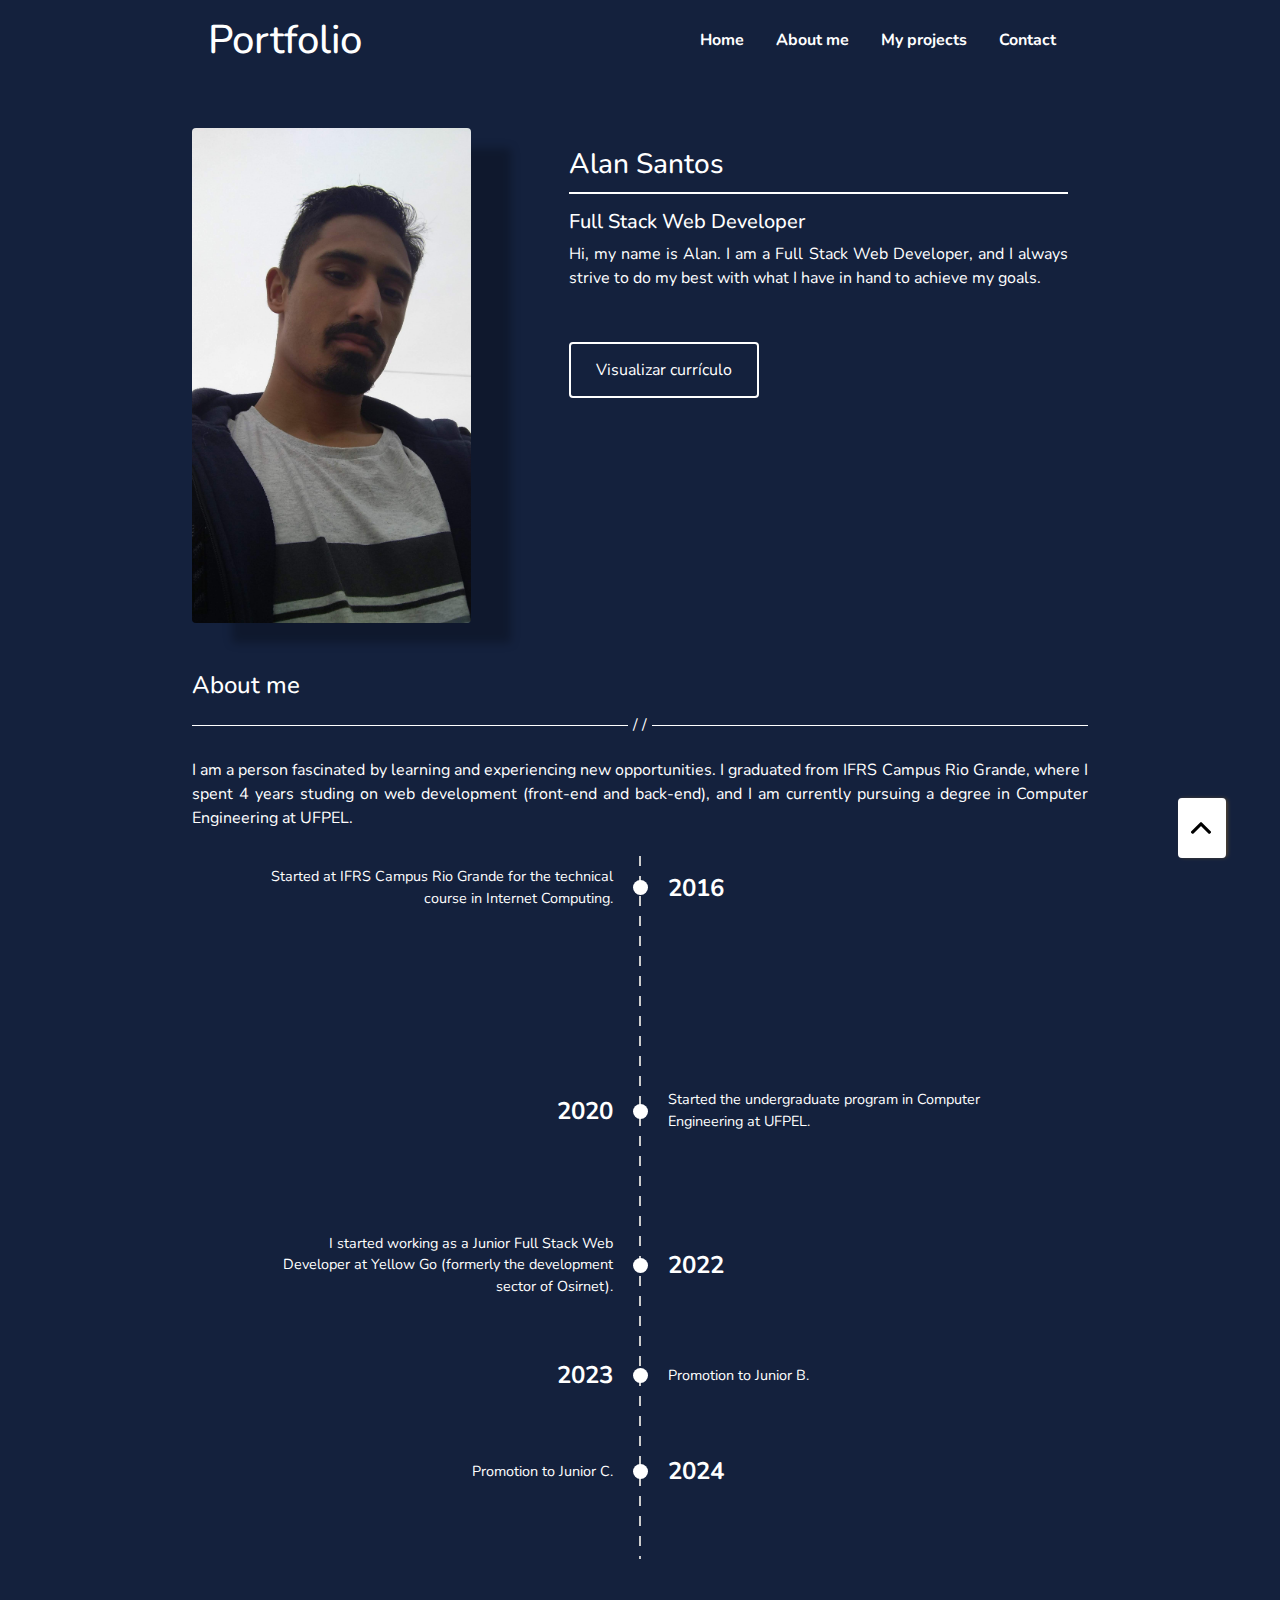
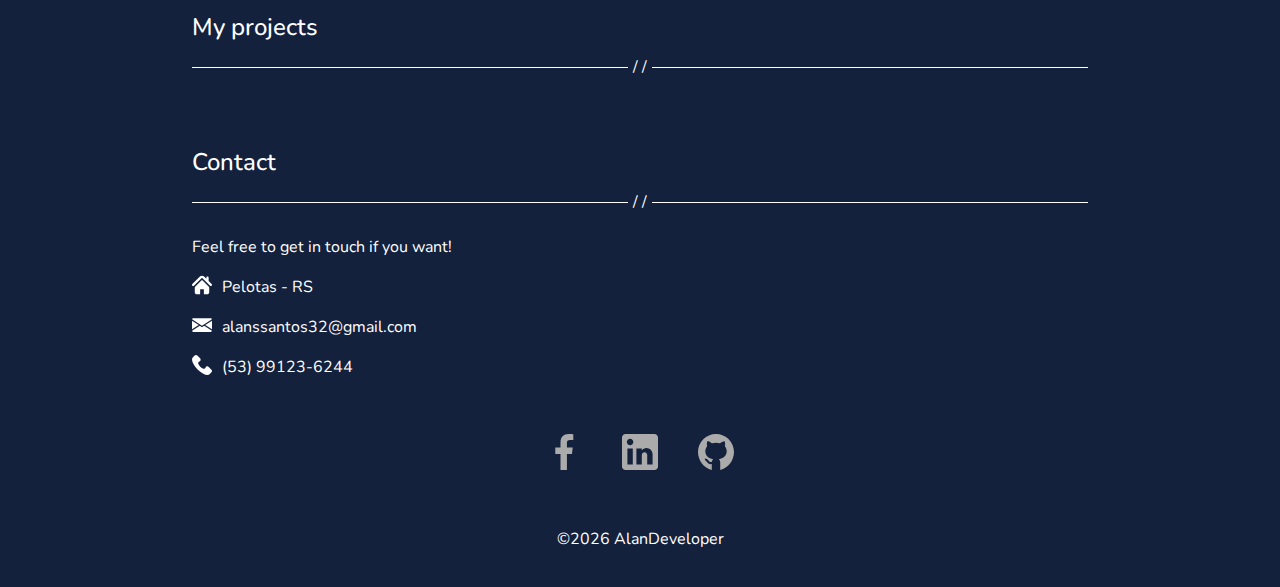
==== index.html @ 8ed2494e "Trocado título" ====
<!DOCTYPE html>
<html lang="en">
<head>
    <meta charset="UTF-8">
    <meta name="viewport" content="width=device-width, initial-scale=1.0">
    <link href="https://fonts.googleapis.com/css2?family=Nunito&display=swap" rel="stylesheet">
    <link rel="stylesheet" href="https://stackpath.bootstrapcdn.com/bootstrap/4.5.2/css/bootstrap.min.css"
    integrity="sha384-JcKb8q3iqJ61gNV9KGb8thSsNjpSL0n8PARn9HuZOnIxN0hoP+VmmDGMN5t9UJ0Z" crossorigin="anonymous">
    <link rel="stylesheet" href="src/css/grid.css">
    <link rel="stylesheet" href="src/css/timeline.css">
    <link rel="stylesheet" href="src/css/style.css">
    <title>Portfolio</title>
</head>
<body>
    <header class="navbar-dark" id="top">
        <nav class="navbar navbar-expand-lg">
            <h1 class="text-white">Portfolio</h1>
            <button class="navbar-toggler" type="button" data-toggle="collapse" data-target="#navbarNavAltMarkup"
                aria-controls="navbarNavAltMarkup" aria-expanded="false" aria-label="Toggle navigation">
                <span class="navbar-toggler-icon"></span>
            </button>
            <div class="collapse navbar-collapse" id="navbarNavAltMarkup">
                <div class="navbar-nav link">
                    <a class="nav-link p-3 active" href="#">Home<span class="sr-only">(current)</span></a>
                    <a class="nav-link p-3" href="#about">About me</a>
                    <a class="nav-link p-3" href="#projects">My projects</a>
                    <a class="nav-link p-3" href="#contact">Contact</a>
                </div>
            </div>
        </nav>
    </header>
    <main>
        <div class="mt-md-5">
            <div class="row">
                <div class="col-md-4">
                    <img src="src/assets/img/image.jpeg" class="img-thumbnail" alt="image">
                </div>
                <div class="col-md-8 text-color">
                    <div class="card-body ml-md-5">
                        <h3 class="card-title title-name">Alan Santos</h3>
                        <div class="mt-3 mb-5 text-justify">
                            <p class="card-text h5">Full Stack Web Developer</p>
                            <p class="text-justify">Hi, my name is Alan. I am a Full Stack Web Developer, and I always strive to do my best with what I have in hand to
                            achieve my goals.</p>
                        </div>
                        <a class="btn-cv" href="https://docs.google.com/document/d/1q930R49fTJMTGb8nHgfUM6hyycuvYZ0aMcg-wfXz6yY/edit?usp=sharing" target="_blank">Visualizar currículo</a>
                    </div>
                </div>
            </div>
        </div>
        <div class="text-white mt-5 text-justify" id="about">
            <h4>About me</h4>
            <div class="line">
                <hr><p>/ /</p><hr>
            </div>
            <p class="mt-3">I am a person fascinated by learning and experiencing new opportunities. I graduated from IFRS Campus Rio Grande, where
            I spent 4 years studing on web development (front-end and back-end), and I am currently pursuing a degree in Computer
            Engineering at UFPEL.</p>
            <div class="timeline">
                <div class="timeline-line"></div>
            
                <div class="event" style="margin-bottom: 160px;">
                    <div class="event-left">
                        <p class="text">Started at IFRS Campus Rio Grande for the technical course in Internet Computing.</p>
                    </div>
                    <div class="point"></div>
                    <div class="event-right">
                        <p class="year">2016</p>
                    </div>
                </div>
                
                <div class="event" style="margin-bottom: 80px;">
                    <div class="event-left">
                        <p class="year">2020</p>
                    </div>
                    <div class="point"></div>
                    <div class="event-right">
                        <p class="text">Started the undergraduate program in Computer Engineering at UFPEL.</p>
                    </div>
                </div>
                
                <div class="event">
                    <div class="event-left">
                        <p class="text">I started working as a Junior Full Stack Web Developer at Yellow Go (formerly the development sector of Osirnet).</p>
                    </div>
                    <div class="point"></div>
                    <div class="event-right">
                        <p class="year">2022</p>
                    </div>
                </div>
                
                <div class="event">
                    <div class="event-left">
                        <p class="year">2023</p>
                    </div>
                    <div class="point"></div>
                    <div class="event-right">
                        <p class="text">Promotion to Junior B.</p>
                    </div>
                </div>
                
                <div class="event">
                    <div class="event-left">
                        <p class="text">Promotion to Junior C.</p>
                    </div>
                    <div class="point"></div>
                    <div class="event-right">
                        <p class="year">2024</p>
                    </div>
                </div>
            </div>
        </div>
        <div class="skills mt-3"></div>
        <div class="text-color" id="projects">
            <div class="mt-5">
                <h4>My projects</h4>
                <div class="line">
                    <hr><p>/ /</p><hr>
                </div>
            </div>
            <div class="row row-cols-1 row-cols-sm-2 row-cols-lg-3 row-cols-xl-4 mt-3" id="cards"></div>
        </div>
        <div class="modal fade" id="exampleModal" tabindex="-1" aria-labelledby="exampleModalLabel" aria-hidden="true">
            <div class="modal-dialog">
                <div class="modal-content text-white">
                    <div class="modal-header">
                        <button type="button" class="close" data-dismiss="modal" aria-label="Close">
                            <span aria-hidden="true">&times;</span>
                        </button>
                    </div>
                    <div class="modal-body">
                        <div id="carouselExampleControls" class="carousel slide" data-ride="carousel">
                            <div class="carousel-inner"></div>
                            <a class="carousel-control-prev" href="#carouselExampleControls" role="button" data-slide="prev">
                                <span class="carousel-control-prev-icon" aria-hidden="true"></span>
                                <span class="sr-only">Previous</span>
                            </a>
                            <a class="carousel-control-next" href="#carouselExampleControls" role="button" data-slide="next">
                                <span class="carousel-control-next-icon" aria-hidden="true"></span>
                                <span class="sr-only">Next</span>
                            </a>
                        </div>
                    </div>
                    <div class="modal-footer p-4"></div>
                </div>
            </div>
            <hr>
        </div>
        <div class="text-color" id="contact">
            <div class="mt-5">
                <h4>Contact</h4>
                <div class="line">
                    <hr><p>/ /</p><hr>
                </div>
            </div>
            <div class="mt-3">
                <p>Feel free to get in touch if you want!</p>
                <p class="card-text"><i class="icon-default icon-home"></i>Pelotas - RS</p>
                <p class="card-text"><i class="icon-default icon-email"></i>alanssantos32@gmail.com</p>
                <p class="card-text"><i class="icon-default icon-phone"></i>(53) 99123-6244</p>
                <div class="icons mt-4">
                    <a href="https://www.facebook.com/alan.ssantos.32/" target="_blank"><i class="icon-facebook"></i></a>
                    <a href="https://www.linkedin.com/in/alan-santos-20659a190" target="_blank"><i class="icon-linkedin"></i></a>
                    <a href="https://github.com/AlanDeveloper" target="_blank"><i class="icon-github"></i></a>
                </div>
            </div>
        </div>
        <div class="link">
            <button class="button-fixed p-1"><a class="nav-link" href="#top"><i class="icon-arrow"></i></a></button>
        </div>
    </main>

    <footer>
        <p>©2021 AlanDeveloper</p>
    </footer>

    <script src="https://code.jquery.com/jquery-3.5.1.slim.min.js"
        integrity="sha384-DfXdz2htPH0lsSSs5nCTpuj/zy4C+OGpamoFVy38MVBnE+IbbVYUew+OrCXaRkfj"
        crossorigin="anonymous"></script>
    <script src="https://cdn.jsdelivr.net/npm/popper.js@1.16.1/dist/umd/popper.min.js"
        integrity="sha384-9/reFTGAW83EW2RDu2S0VKaIzap3H66lZH81PoYlFhbGU+6BZp6G7niu735Sk7lN"
        crossorigin="anonymous"></script>
    <script src="https://stackpath.bootstrapcdn.com/bootstrap/4.5.2/js/bootstrap.min.js"
        integrity="sha384-B4gt1jrGC7Jh4AgTPSdUtOBvfO8shuf57BaghqFfPlYxofvL8/KUEfYiJOMMV+rV"
        crossorigin="anonymous"></script>
    <script src="https://ajax.googleapis.com/ajax/libs/jquery/2.1.0/jquery.min.js"></script>
    <script src="src/js/layout-mobile.js"></script>
    <script src="src/js/database.js"></script>
    <script src="src/js/navbar-transition.js"></script>
    <script src="src/js/app.js"></script>
</body>
</html>
---- src/css/grid.css ----
body {
    display: grid;
    min-height: 100vh;
    grid-template-columns: 1fr;
    grid-template-rows: auto 1fr 80px;
    grid-template-areas: 'header' 'main' 'footer';
    background-color: #14213d !important;
}

header {
    grid-area: 'header';
}

main {
    grid-area: 'main';
}

footer {
    grid-area: 'footer';
}
---- src/css/timeline.css ----
.timeline {
    position: relative;
    width: 100%;
    max-width: 800px;
    margin: auto;
    padding: 10px;
}

.timeline-line {
    position: absolute;
    left: 50%;
    height: 100%;
    width: 2px;
    background-color: #ccc;
    background: repeating-linear-gradient(to bottom,
            #ccc,
            #ccc 10px,
            transparent 10px,
            transparent 20px);
    transform: translateX(-50%);
}

.event {
    margin-bottom: 40px;
    padding: 10px;
    color: var(--color-secondary);
    display: grid;
    grid-template-columns: 1fr 15px 1fr;
    align-items: center;
}

.point {
    width: 15px;
    height: 15px;
    background-color: white;
    border-radius: 50%;
    z-index: 5;
}

.event-left {
    left: 0;
    text-align: right;
}

.event-left p {
    margin: 0px;
    padding-right: 20px;
}

.event-right {
    left: 50%;
    text-align: left;
    padding-left: 20px;
}

.event-right p {
    margin: 0px;
}

.text {
    font-size: .9rem;
}

.year {
    font-weight: bold;
    font-size: 1.5rem;
}
---- src/css/style.css ----
/* ROOT */

:root {
    --color-primary: #14213d;
    --color-secondary: #fff;
    --color-text: #fff;

    --border-radius: .25rem;
}

* {
    margin: 0px;
    padding: 0px;
    box-sizing: border-box;
    font-family: 'Nunito';
}

.tools {
    background-color: var(--color-secondary);
    border-radius: var(--border-radius);
    padding: 15px;
    margin-bottom: 5px;
}

.first {
    margin-left: 0px !important;
}

.text-color {
    color: var(--color-text);
}

div.line {
    display: flex;
    align-items: center;
}

div.line p {
    margin: 0px;
    color: var(--color-text);
    padding: 5px;
}

div.line hr {
    flex: 1;
    border-top: 1px solid var(--color-text);
}

.button-fixed {
    position: fixed;
    bottom: 0;
    right: 0;
    background-color: var(--color-secondary);
    transform: rotate(-90deg);
    border: 0;
    border-radius: var(--border-radius);
    margin: 3rem;
    box-shadow: rgba(252, 163, 17, 0.35) 0px 2px 4px -1px;
}

.button-fixed:focus {
    outline: none;
    border: none;
}

/* ------------------------------------------ */
/* NAVBAR */

nav.navbar {
    margin: auto;
    width: 70%;
    min-height: 80px;
}

nav.navbar a.nav-link {
    color: var(--color-secondary) !important;
    font-weight: bold;
}

nav h1 {
    margin: 0;
}

.navbar-collapse {
    justify-content: flex-end;
}

.navbar h4 {
    margin: 0px;
}

/* ------------------------------------------ */
/* MAIN */

main {
    width: 70%;
    margin: auto;
}

img.img-thumbnail {
    max-height: 500px;
    border: 0;
    padding: 0;
    filter: drop-shadow(40px 20px 4px rgba(0, 0, 0, 0.25));
    border-radius: var(--border-radius);
}

.btn-cv {
    transition: .7s all;
    border-radius: var(--border-radius);
    padding: 15px 25px;
    position: relative;
    top: 20px;
    color: var(--color-secondary);
    border: 2px solid var(--color-secondary);
    background-color: var(--color-primary);
}

.btn-cv:active, .btn-cv:hover {
    text-decoration: none;
    color: #fff;
}

button.navbar-toggler {
    border: 0;
    padding: 0;
}

button.navbar-toggler:focus {
    outline: none;
}

div.card img {
    height: 200px;
    position: relative;
    border-radius: var(--border-radius); 
}

h3.title-name {
    border-bottom: 2px solid #fff;
    padding-bottom: 10px;
}

div.card:hover .cover {
    opacity: 1;
}

div.card .cover {
    transition: .7s ease;
    cursor: pointer;
    background-color: var(--color-secondary);
    opacity: 0;
    width: 100%;
    height: 100%;
    border-radius: var(--border-radius);
    position: absolute;
}

div.card .cover .text {
    font-weight: bold;
    color: var(--color-text);
    font-size: 20px;
    position: absolute;
    top: 50%;
    left: 50%;
    -webkit-transform: translate(-50%, -50%);
    -ms-transform: translate(-50%, -50%);
    transform: translate(-50%, -50%);
    text-align: center;
}

div ul {
    list-style-type: square;
}

div ul li {
    padding: 10px;
}

div.skills {
    display: grid;
    grid-template-columns: repeat(auto-fill, minmax(200px, 1fr));
    grid-gap: 10px; 
}

div.skills div {
    padding: 10px 20px;
    border-radius: var(--border-radius);
    border: 2px solid #fff;
}

div.skills img {
    width: 40px;
    height: 40px;
    margin-right: 30px;
}

/* ------------------------------------------ */
/* MODAL */

div.modal {
    padding-left: 15px;
    padding-right: 15px !important;
}

div.modal div.modal-content {
    background-color: var(--color-primary);
}

div.modal .modal-header {
    padding: 10px;
}

div.modal .modal-header .close {
    font-size: 2rem;
    color: #fff;
    opacity: .7;
    outline: none;
}

div.modal .modal-body {
    padding: 0;
}
div.modal .modal-body .carousel img {
    min-height: 30vh;
}

div.modal-dialog {
    max-width: 1200px;
}

div.modal-footer {
    justify-content: inherit;
}

div.modal-footer .descrip {
    width: 100%;
    text-align: justify;
    margin: 15px 0px;
}
div.modal-footer .descrip p {
    margin-bottom: 5px;
}

span.carousel-control-next-icon, span.carousel-control-prev-icon {
    background-color: var(--color-primary);
    height: 40px;
}
/* ------------------------------------------ */
/* ICONS */

div.icons {
    display: flex;
    justify-content: center;
}

div.icons a {
    color: var(--color-secondary);
    margin: 40px 20px;
}

div .icon-default {
    margin-right: 10px;
    filter: invert(1);
    padding: 1px 10px;
}

div .icon-home {
    background: url(../assets/icons/home.svg);
    background-repeat: no-repeat;
    background-size: 100%;
}

div .icon-email {
    background: url(../assets/icons/email.svg);
    background-repeat: no-repeat;
    background-size: 100%;
}

div .icon-phone {
    background: url(../assets/icons/phone.svg);
    background-repeat: no-repeat;
    background-size: 100%;
}

div .icon-facebook {
    background: url(../assets/icons/facebook.svg);
    background-repeat: no-repeat;
    background-size: 100%;
    padding: 10px 18px;
    filter: grayscale(1);
}

div .icon-linkedin {
    background: url(../assets/icons/linkedin.svg);
    background-repeat: no-repeat;
    background-size: 100%;
    padding: 10px 18px;
    filter: grayscale(1);
}

div .icon-github {
    background: url(../assets/icons/github.svg);
    background-repeat: no-repeat;
    background-size: 100%;
    padding: 10px 18px;
    filter: grayscale(1);
}

div .icon-link {
    background: url(../assets/icons/link.svg);
    background-repeat: no-repeat;
    background-size: 100%;
    padding: 10px 18px;
}

.icon-arrow {
    background: url(../assets/icons/arrow.svg);
    background-repeat: no-repeat;
    background-size: 100%;
    padding: 10px;
    position: relative;
    bottom: -10px;
    filter: invert(1);
}

/* ------------------------------------------ */
/* FOOTER */

footer {
    display: flex !important;
    align-items: center;
    justify-content: center;
    color: var(--color-text);
    font-size: 1rem;
}

/* ------------------------------------------ */

@media (max-width: 990px) {
    nav.navbar, main {
        width: 80%;
    }
}

@media (max-width: 770px) {
    nav.navbar, main {
        width: 85%;
    }

    img.img-thumbnail {
        display: none;
    }
    
    .col-md-3 {
        display: flex;
        align-items: center;
        justify-content: center;
    }
    
    .no-gutters {
        margin: auto;
    }

    .card-body, nav.navbar.navbar-expand-lg {
        padding: 1.25rem 0 !important;
    }

    .btn-cv {
        display: block;
        text-align: center;
        top: 0px;
    }

    h3.title-name {
        text-align: center;
        border-bottom: none;
        padding-bottom: 0px;
    }

    div.card-body p.card-text {
        display: none;
    }

    .button-fixed {
        margin: 1rem;
    }
}
@media (max-width: 500px) {
    .tools {
        flex-grow: 1;
        text-align: center;
    }

    div.skills > div > div{
        border: none;
    }    
}
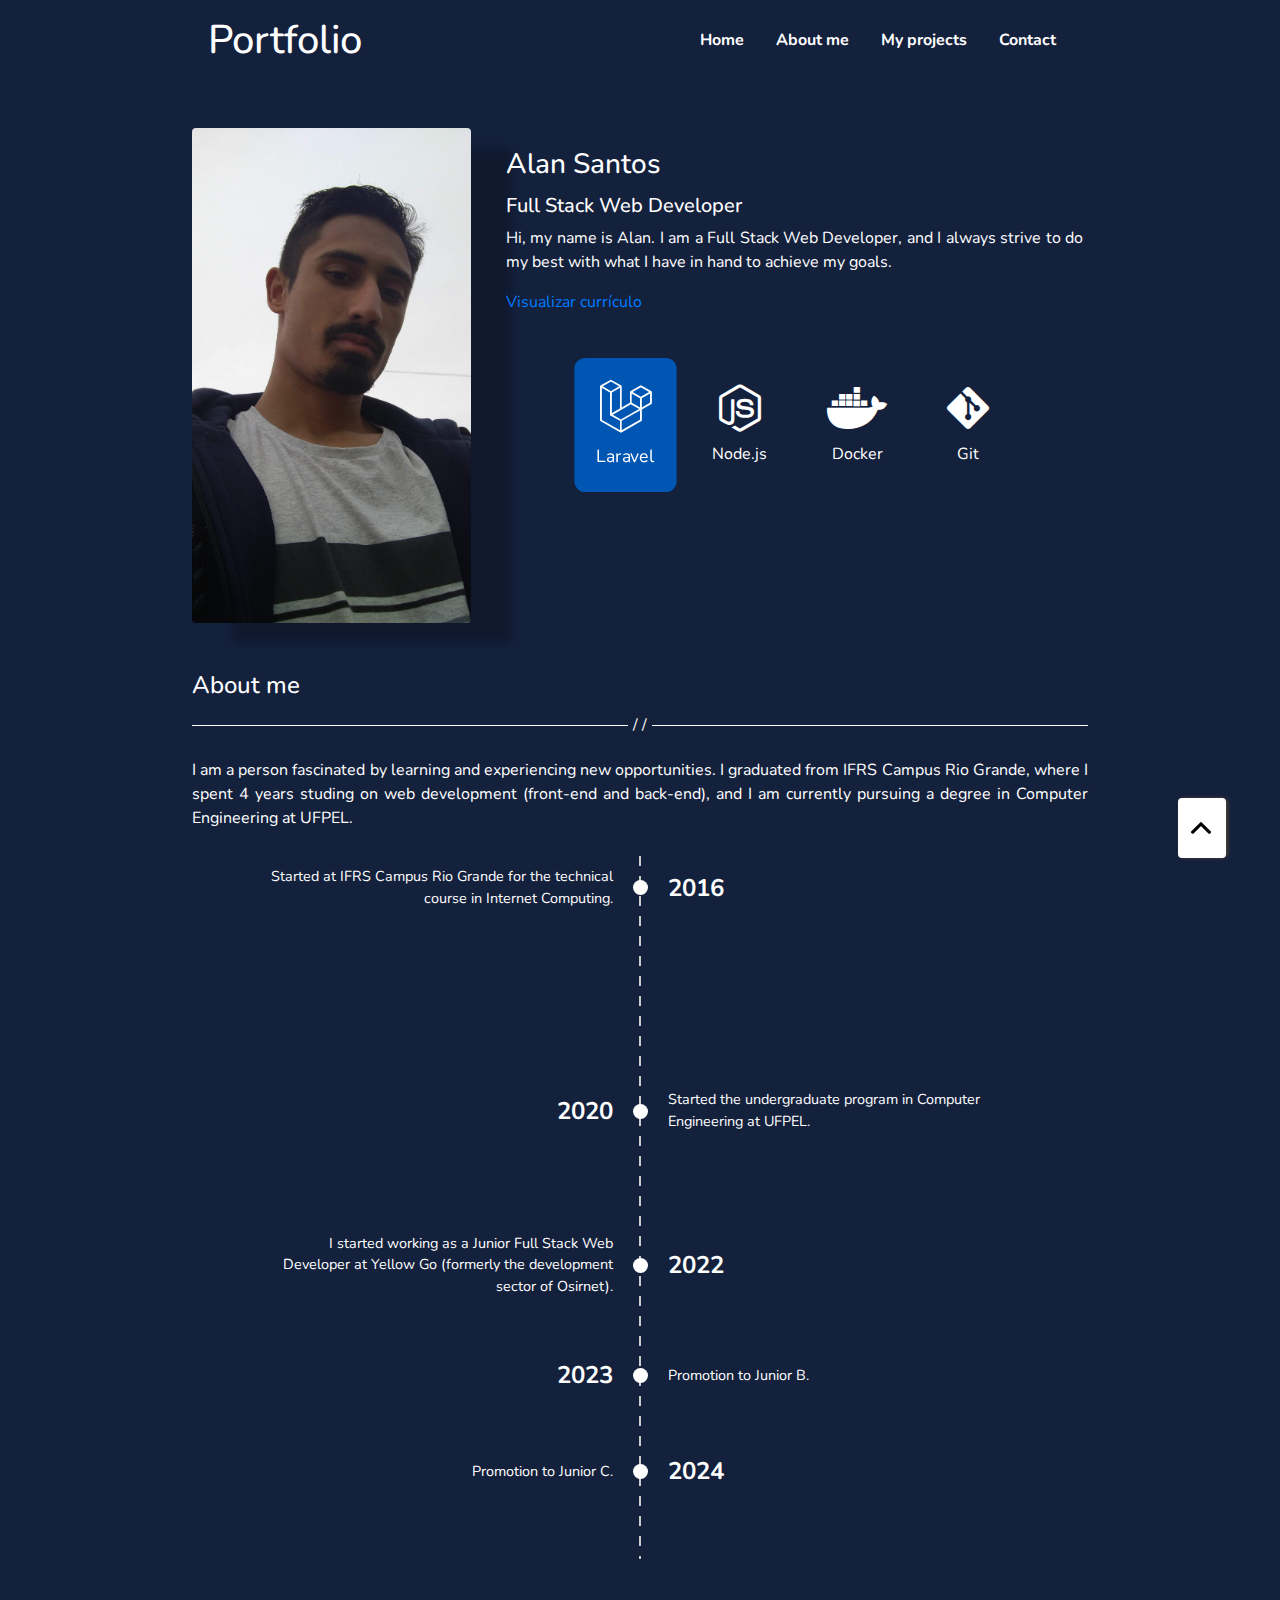
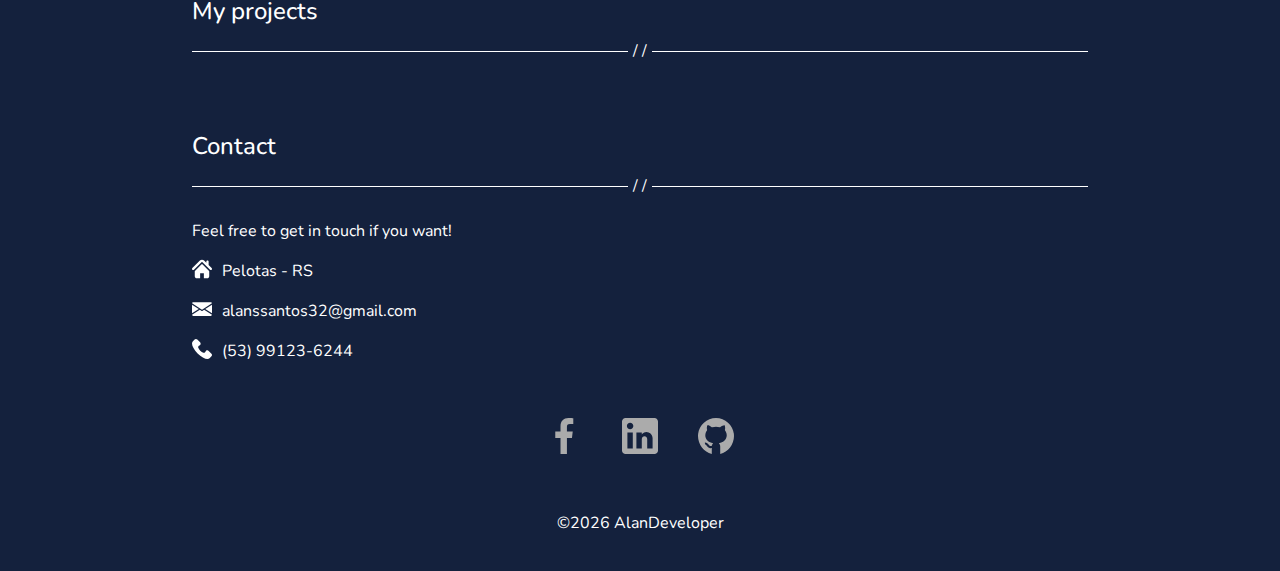
==== commit 88cab88b: "Criado um novo modelo para mostrar as tecnologias" ====
--- a/index.html
+++ b/index.html
@@ -6,6 +6,7 @@
     <link href="https://fonts.googleapis.com/css2?family=Nunito&display=swap" rel="stylesheet">
     <link rel="stylesheet" href="https://stackpath.bootstrapcdn.com/bootstrap/4.5.2/css/bootstrap.min.css"
     integrity="sha384-JcKb8q3iqJ61gNV9KGb8thSsNjpSL0n8PARn9HuZOnIxN0hoP+VmmDGMN5t9UJ0Z" crossorigin="anonymous">
+    <link rel="stylesheet" href="https://cdnjs.cloudflare.com/ajax/libs/font-awesome/6.0.0-beta3/css/all.min.css">
     <link rel="stylesheet" href="src/css/grid.css">
     <link rel="stylesheet" href="src/css/timeline.css">
     <link rel="stylesheet" href="src/css/style.css">
@@ -36,14 +37,40 @@
                     <img src="src/assets/img/image.jpeg" class="img-thumbnail" alt="image">
                 </div>
                 <div class="col-md-8 text-color">
-                    <div class="card-body ml-md-5">
-                        <h3 class="card-title title-name">Alan Santos</h3>
-                        <div class="mt-3 mb-5 text-justify">
-                            <p class="card-text h5">Full Stack Web Developer</p>
-                            <p class="text-justify">Hi, my name is Alan. I am a Full Stack Web Developer, and I always strive to do my best with what I have in hand to
-                            achieve my goals.</p>
+                    <div class="row">
+                        <div class="card-body col-md-12">
+                            <h3 class="card-title">Alan Santos</h3>
+                            <div>
+                                <h5 class="card-text">Full Stack Web Developer</h5>
+                                <p class="text-justify">Hi, my name is Alan. I am a Full Stack Web Developer, and I always strive to do my best with what I have in hand to
+                                achieve my goals.</p>
+                            </div>
+                            <a href="https://docs.google.com/document/d/1q930R49fTJMTGb8nHgfUM6hyycuvYZ0aMcg-wfXz6yY/edit?usp=sharing" target="_blank">Visualizar currículo</a>
                         </div>
-                        <a class="btn-cv" href="https://docs.google.com/document/d/1q930R49fTJMTGb8nHgfUM6hyycuvYZ0aMcg-wfXz6yY/edit?usp=sharing" target="_blank">Visualizar currículo</a>
+                        <div class="card-body col-md-12 technologies">
+                            <ul>
+                                <li>
+                                    <a href="https://laravel.com/" target="_blank">
+                                        <i class="fab fa-laravel fa-3x"></i> Laravel
+                                    </a>
+                                </li>
+                                <li>
+                                    <a href="https://nodejs.org/en" target="_blank">
+                                        <i class="fab fa-node-js fa-3x"></i> Node.js
+                                    </a>
+                                </li>
+                                <li>
+                                    <a href="https://www.docker.com/" target="_blank">
+                                        <i class="fab fa-docker fa-3x"></i> Docker
+                                    </a>
+                                </li>
+                                <li>
+                                    <a href="https://git-scm.com/" target="_blank">
+                                        <i class="fab fa-git-alt fa-3x"></i> Git
+                                    </a>
+                                </li>
+                            </ul>
+                        </div>
                     </div>
                 </div>
             </div>
@@ -110,7 +137,6 @@
                 </div>
             </div>
         </div>
-        <div class="skills mt-3"></div>
         <div class="text-color" id="projects">
             <div class="mt-5">
                 <h4>My projects</h4>
@@ -188,5 +214,6 @@
     <script src="src/js/database.js"></script>
     <script src="src/js/navbar-transition.js"></script>
     <script src="src/js/app.js"></script>
+    <script src="src/js/technologies.js"></script>
 </body>
 </html>
--- a/src/css/style.css
+++ b/src/css/style.css
@@ -105,22 +105,6 @@
     border-radius: var(--border-radius);
 }
 
-.btn-cv {
-    transition: .7s all;
-    border-radius: var(--border-radius);
-    padding: 15px 25px;
-    position: relative;
-    top: 20px;
-    color: var(--color-secondary);
-    border: 2px solid var(--color-secondary);
-    background-color: var(--color-primary);
-}
-
-.btn-cv:active, .btn-cv:hover {
-    text-decoration: none;
-    color: #fff;
-}
-
 button.navbar-toggler {
     border: 0;
     padding: 0;
@@ -134,11 +118,6 @@
     height: 200px;
     position: relative;
     border-radius: var(--border-radius); 
-}
-
-h3.title-name {
-    border-bottom: 2px solid #fff;
-    padding-bottom: 10px;
 }
 
 div.card:hover .cover {
@@ -177,22 +156,44 @@
     padding: 10px;
 }
 
-div.skills {
-    display: grid;
-    grid-template-columns: repeat(auto-fill, minmax(200px, 1fr));
-    grid-gap: 10px; 
-}
-
-div.skills div {
-    padding: 10px 20px;
-    border-radius: var(--border-radius);
-    border: 2px solid #fff;
-}
-
-div.skills img {
-    width: 40px;
-    height: 40px;
-    margin-right: 30px;
+.technologies h1 {
+    color: #333;
+}
+
+.technologies ul {
+    list-style: none;
+    padding: 0;
+    display: flex;
+    align-items: center;
+    justify-content: center;
+    gap: 20px;
+}
+
+.technologies li {
+    padding: 0px;
+}
+
+.technologies li a {
+    display: flex;
+    flex-direction: column;
+    align-items: center;
+    color: white;
+    margin: 10px 0;
+    padding: 20px;
+    cursor: pointer;
+    transition: transform 0.5s, color 0.5s;
+    border-radius: 10px;
+    text-decoration: none;
+}
+
+.technologies li a:hover, .hovered {
+    background: #0056b3;
+    transform: scale(1.1);
+}
+
+.technologies i {
+    margin: 0px;
+    margin-bottom: 10px;
 }
 
 /* ------------------------------------------ */
@@ -366,12 +367,6 @@
         padding: 1.25rem 0 !important;
     }
 
-    .btn-cv {
-        display: block;
-        text-align: center;
-        top: 0px;
-    }
-
     h3.title-name {
         text-align: center;
         border-bottom: none;
@@ -391,8 +386,4 @@
         flex-grow: 1;
         text-align: center;
     }
-
-    div.skills > div > div{
-        border: none;
-    }    
-}
+}
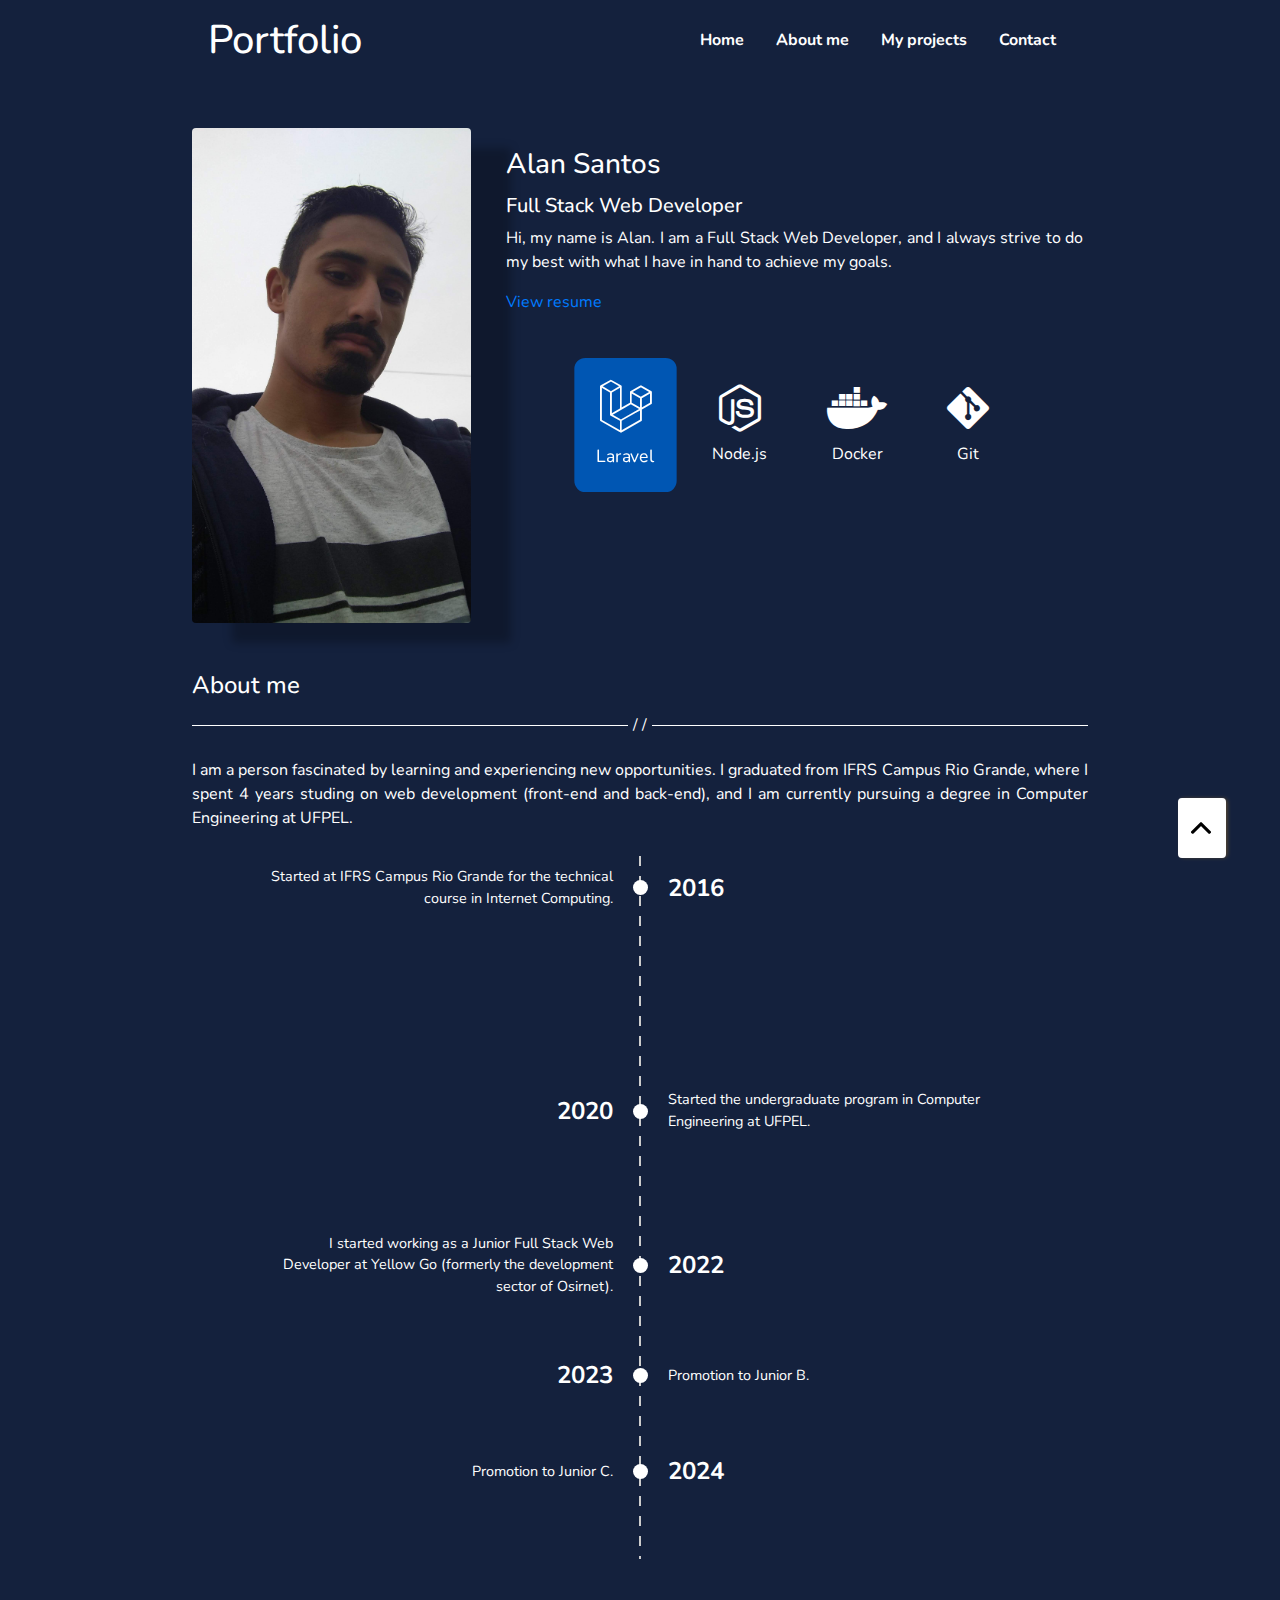
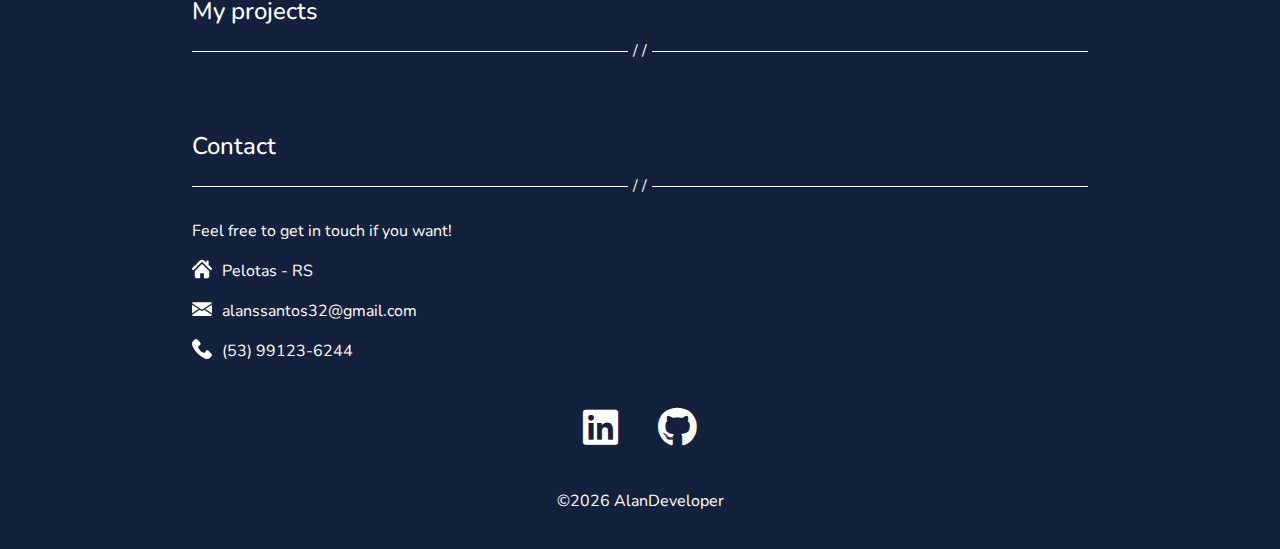
==== commit e8b0855d: "Removido icones que foram postos na mão" ====
--- a/index.html
+++ b/index.html
@@ -45,7 +45,7 @@
                                 <p class="text-justify">Hi, my name is Alan. I am a Full Stack Web Developer, and I always strive to do my best with what I have in hand to
                                 achieve my goals.</p>
                             </div>
-                            <a href="https://docs.google.com/document/d/1q930R49fTJMTGb8nHgfUM6hyycuvYZ0aMcg-wfXz6yY/edit?usp=sharing" target="_blank">Visualizar currículo</a>
+                            <a href="https://docs.google.com/document/d/1q930R49fTJMTGb8nHgfUM6hyycuvYZ0aMcg-wfXz6yY/edit?usp=sharing" target="_blank">View resume</a>
                         </div>
                         <div class="card-body col-md-12 technologies">
                             <ul>
@@ -181,13 +181,18 @@
             </div>
             <div class="mt-3">
                 <p>Feel free to get in touch if you want!</p>
+                <p class="card-text">
+                </p>
                 <p class="card-text"><i class="icon-default icon-home"></i>Pelotas - RS</p>
                 <p class="card-text"><i class="icon-default icon-email"></i>alanssantos32@gmail.com</p>
                 <p class="card-text"><i class="icon-default icon-phone"></i>(53) 99123-6244</p>
                 <div class="icons mt-4">
-                    <a href="https://www.facebook.com/alan.ssantos.32/" target="_blank"><i class="icon-facebook"></i></a>
-                    <a href="https://www.linkedin.com/in/alan-santos-20659a190" target="_blank"><i class="icon-linkedin"></i></a>
-                    <a href="https://github.com/AlanDeveloper" target="_blank"><i class="icon-github"></i></a>
+                    <a href="https://www.linkedin.com/in/alan-santos-20659a190" target="_blank">
+                        <i class="fab fa-linkedin fa-3x"></i>
+                    </a>
+                    <a href="https://github.com/AlanDeveloper" target="_blank">
+                        <i class="fab fa-github fa-3x"></i>
+                    </a>
                 </div>
             </div>
         </div>
--- a/src/css/style.css
+++ b/src/css/style.css
@@ -257,7 +257,16 @@
 
 div.icons a {
     color: var(--color-secondary);
-    margin: 40px 20px;
+    margin: 20px;
+    transition: transform 0.5s, color 0.5s;
+}
+
+div.icons a:hover {
+    transform: scale(1.3);
+}
+
+div.icons a i {
+    font-size: 2.5em;
 }
 
 div .icon-default {
@@ -282,30 +291,6 @@
     background: url(../assets/icons/phone.svg);
     background-repeat: no-repeat;
     background-size: 100%;
-}
-
-div .icon-facebook {
-    background: url(../assets/icons/facebook.svg);
-    background-repeat: no-repeat;
-    background-size: 100%;
-    padding: 10px 18px;
-    filter: grayscale(1);
-}
-
-div .icon-linkedin {
-    background: url(../assets/icons/linkedin.svg);
-    background-repeat: no-repeat;
-    background-size: 100%;
-    padding: 10px 18px;
-    filter: grayscale(1);
-}
-
-div .icon-github {
-    background: url(../assets/icons/github.svg);
-    background-repeat: no-repeat;
-    background-size: 100%;
-    padding: 10px 18px;
-    filter: grayscale(1);
 }
 
 div .icon-link {
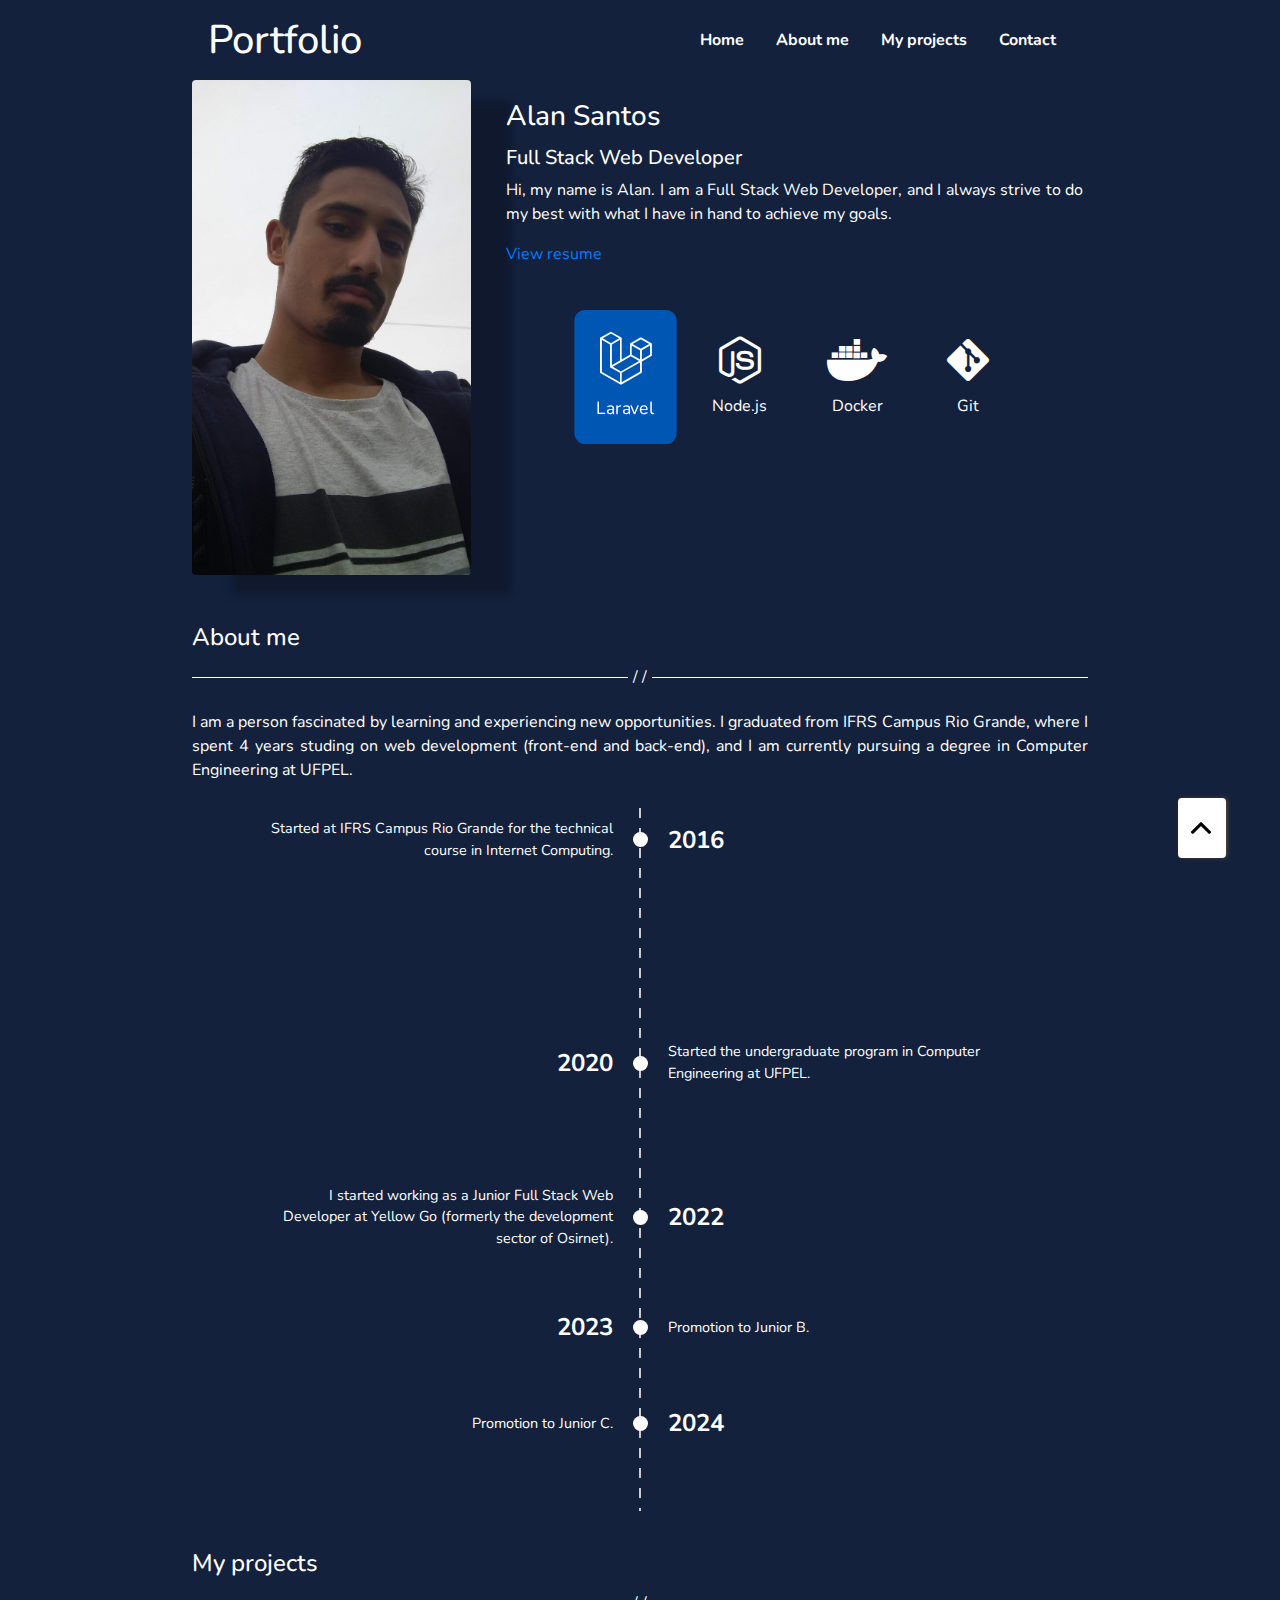
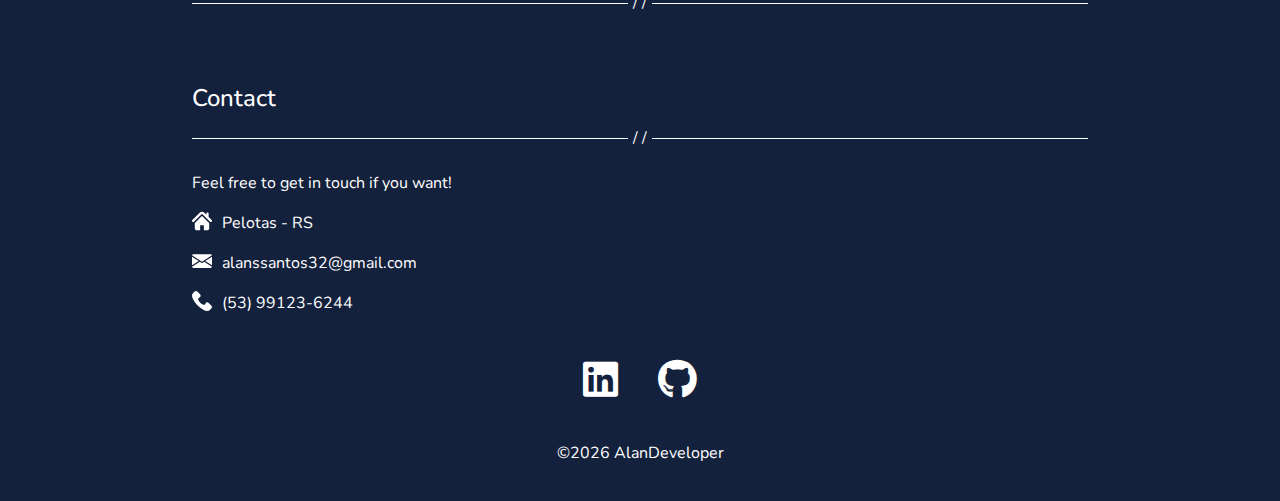
==== commit 722de04b: "Ajustado responsibilidade" ====
--- a/index.html
+++ b/index.html
@@ -31,46 +31,44 @@
         </nav>
     </header>
     <main>
-        <div class="mt-md-5">
-            <div class="row">
-                <div class="col-md-4">
-                    <img src="src/assets/img/image.jpeg" class="img-thumbnail" alt="image">
-                </div>
-                <div class="col-md-8 text-color">
-                    <div class="row">
-                        <div class="card-body col-md-12">
-                            <h3 class="card-title">Alan Santos</h3>
-                            <div>
-                                <h5 class="card-text">Full Stack Web Developer</h5>
-                                <p class="text-justify">Hi, my name is Alan. I am a Full Stack Web Developer, and I always strive to do my best with what I have in hand to
-                                achieve my goals.</p>
-                            </div>
-                            <a href="https://docs.google.com/document/d/1q930R49fTJMTGb8nHgfUM6hyycuvYZ0aMcg-wfXz6yY/edit?usp=sharing" target="_blank">View resume</a>
+        <div class="row">
+            <div class="col-md-4">
+                <img src="src/assets/img/image.jpeg" class="img-thumbnail" alt="image">
+            </div>
+            <div class="col-md-8 text-color">
+                <div class="row">
+                    <div class="card-body col-md-12">
+                        <h3 class="card-title">Alan Santos</h3>
+                        <div>
+                            <h5 class="card-text">Full Stack Web Developer</h5>
+                            <p class="text-justify">Hi, my name is Alan. I am a Full Stack Web Developer, and I always strive to do my best with what I have in hand to
+                            achieve my goals.</p>
                         </div>
-                        <div class="card-body col-md-12 technologies">
-                            <ul>
-                                <li>
-                                    <a href="https://laravel.com/" target="_blank">
-                                        <i class="fab fa-laravel fa-3x"></i> Laravel
-                                    </a>
-                                </li>
-                                <li>
-                                    <a href="https://nodejs.org/en" target="_blank">
-                                        <i class="fab fa-node-js fa-3x"></i> Node.js
-                                    </a>
-                                </li>
-                                <li>
-                                    <a href="https://www.docker.com/" target="_blank">
-                                        <i class="fab fa-docker fa-3x"></i> Docker
-                                    </a>
-                                </li>
-                                <li>
-                                    <a href="https://git-scm.com/" target="_blank">
-                                        <i class="fab fa-git-alt fa-3x"></i> Git
-                                    </a>
-                                </li>
-                            </ul>
-                        </div>
+                        <a href="https://docs.google.com/document/d/1q930R49fTJMTGb8nHgfUM6hyycuvYZ0aMcg-wfXz6yY/edit?usp=sharing" target="_blank">View resume</a>
+                    </div>
+                    <div class="card-body col-md-12 technologies">
+                        <ul>
+                            <li>
+                                <a href="https://laravel.com/" target="_blank">
+                                    <i class="fab fa-laravel fa-3x"></i> Laravel
+                                </a>
+                            </li>
+                            <li>
+                                <a href="https://nodejs.org/en" target="_blank">
+                                    <i class="fab fa-node-js fa-3x"></i> Node.js
+                                </a>
+                            </li>
+                            <li>
+                                <a href="https://www.docker.com/" target="_blank">
+                                    <i class="fab fa-docker fa-3x"></i> Docker
+                                </a>
+                            </li>
+                            <li>
+                                <a href="https://git-scm.com/" target="_blank">
+                                    <i class="fab fa-git-alt fa-3x"></i> Git
+                                </a>
+                            </li>
+                        </ul>
                     </div>
                 </div>
             </div>
--- a/src/css/style.css
+++ b/src/css/style.css
@@ -348,10 +348,6 @@
         margin: auto;
     }
 
-    .card-body, nav.navbar.navbar-expand-lg {
-        padding: 1.25rem 0 !important;
-    }
-
     h3.title-name {
         text-align: center;
         border-bottom: none;
@@ -367,6 +363,11 @@
     }
 }
 @media (max-width: 500px) {
+    .technologies ul {
+        display: initial;
+        margin: 10px;
+    }
+
     .tools {
         flex-grow: 1;
         text-align: center;
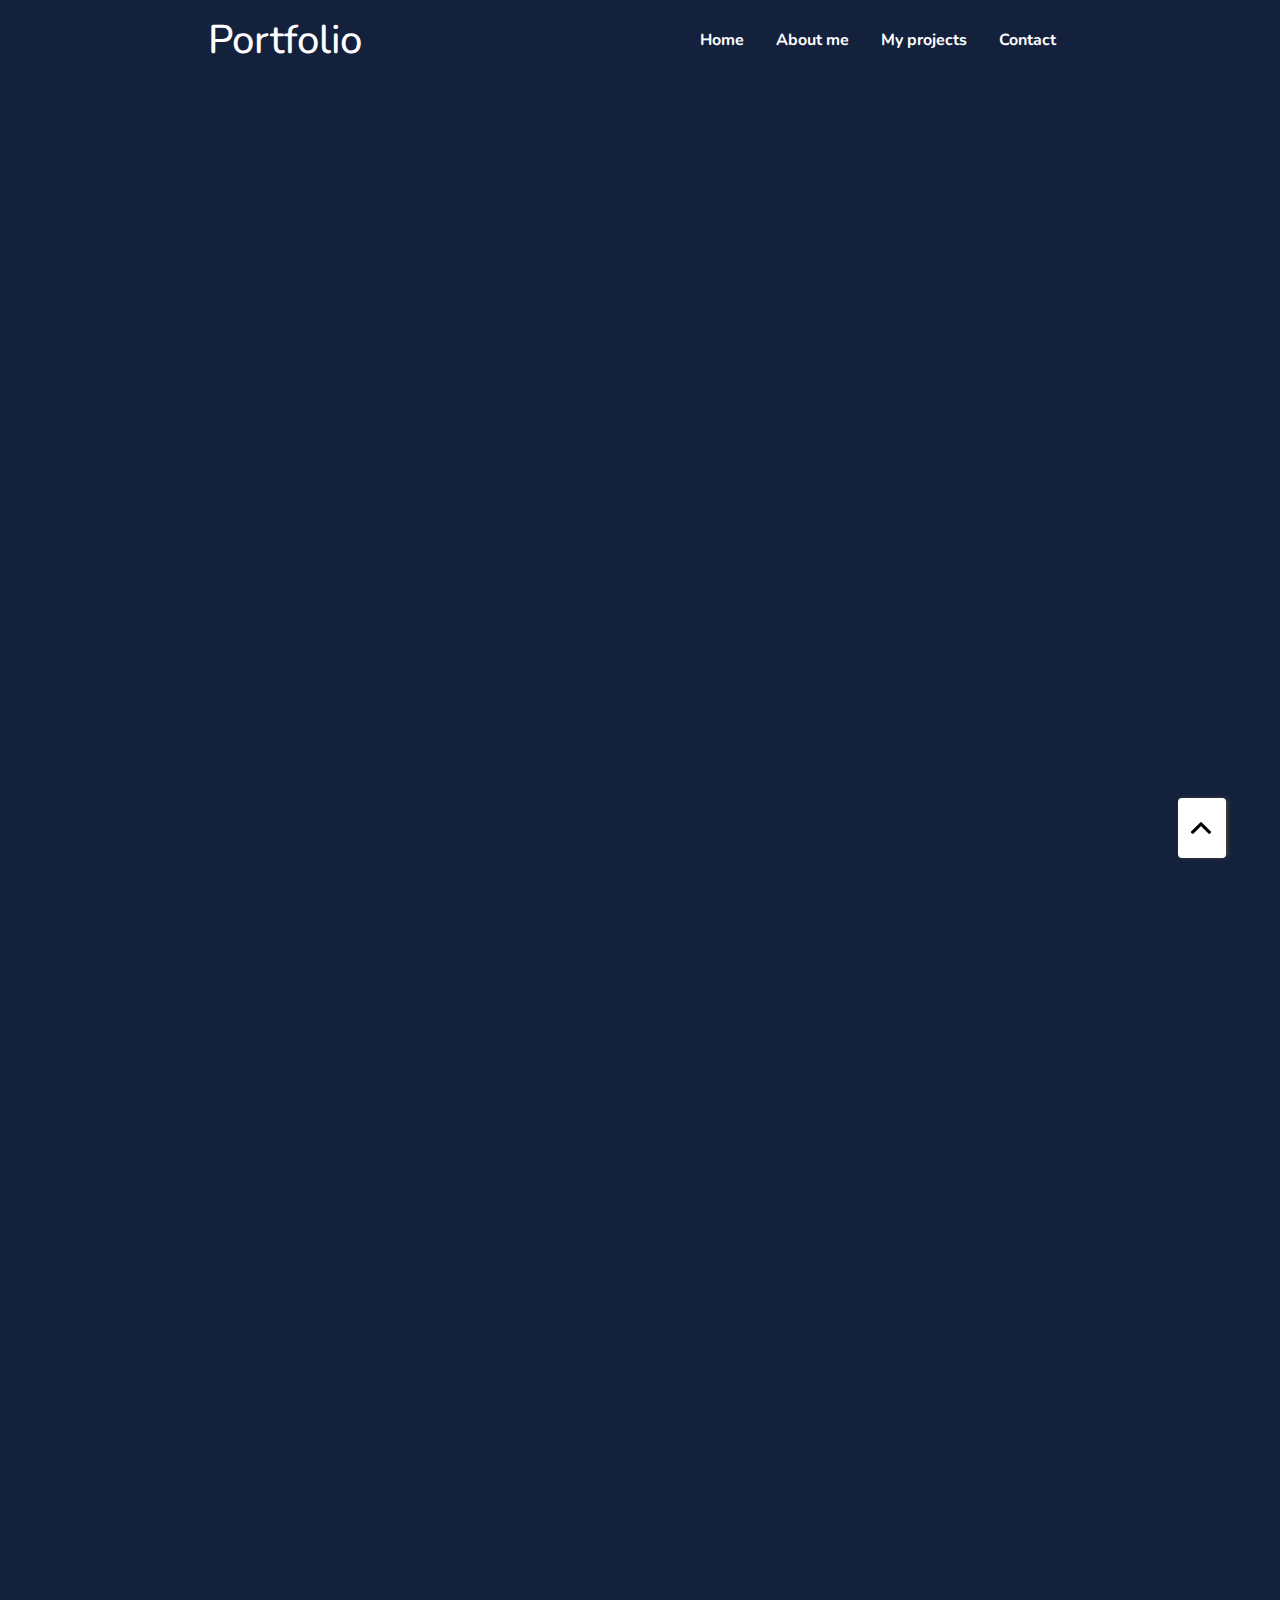
==== commit 48f4e6f0: "Adicionado animação de fade-in" ====
--- a/index.html
+++ b/index.html
@@ -9,13 +9,14 @@
     <link rel="stylesheet" href="https://cdnjs.cloudflare.com/ajax/libs/font-awesome/6.0.0-beta3/css/all.min.css">
     <link rel="stylesheet" href="src/css/grid.css">
     <link rel="stylesheet" href="src/css/timeline.css">
+    <link rel="stylesheet" href="src/css/fade-in.css">
     <link rel="stylesheet" href="src/css/style.css">
     <title>Portfolio</title>
 </head>
 <body>
     <header class="navbar-dark" id="top">
         <nav class="navbar navbar-expand-lg">
-            <h1 class="text-white">Portfolio</h1>
+            <h1>Portfolio</h1>
             <button class="navbar-toggler" type="button" data-toggle="collapse" data-target="#navbarNavAltMarkup"
                 aria-controls="navbarNavAltMarkup" aria-expanded="false" aria-label="Toggle navigation">
                 <span class="navbar-toggler-icon"></span>
@@ -31,11 +32,11 @@
         </nav>
     </header>
     <main>
-        <div class="row">
+        <div class="row fade-in">
             <div class="col-md-4">
                 <img src="src/assets/img/image.jpeg" class="img-thumbnail" alt="image">
             </div>
-            <div class="col-md-8 text-color">
+            <div class="col-md-8">
                 <div class="row">
                     <div class="card-body col-md-12">
                         <h3 class="card-title">Alan Santos</h3>
@@ -73,7 +74,7 @@
                 </div>
             </div>
         </div>
-        <div class="text-white mt-5 text-justify" id="about">
+        <div class="fade-in mt-5 text-justify" id="about">
             <h4>About me</h4>
             <div class="line">
                 <hr><p>/ /</p><hr>
@@ -135,7 +136,7 @@
                 </div>
             </div>
         </div>
-        <div class="text-color" id="projects">
+        <div class="fade-in" id="projects">
             <div class="mt-5">
                 <h4>My projects</h4>
                 <div class="line">
@@ -144,33 +145,7 @@
             </div>
             <div class="row row-cols-1 row-cols-sm-2 row-cols-lg-3 row-cols-xl-4 mt-3" id="cards"></div>
         </div>
-        <div class="modal fade" id="exampleModal" tabindex="-1" aria-labelledby="exampleModalLabel" aria-hidden="true">
-            <div class="modal-dialog">
-                <div class="modal-content text-white">
-                    <div class="modal-header">
-                        <button type="button" class="close" data-dismiss="modal" aria-label="Close">
-                            <span aria-hidden="true">&times;</span>
-                        </button>
-                    </div>
-                    <div class="modal-body">
-                        <div id="carouselExampleControls" class="carousel slide" data-ride="carousel">
-                            <div class="carousel-inner"></div>
-                            <a class="carousel-control-prev" href="#carouselExampleControls" role="button" data-slide="prev">
-                                <span class="carousel-control-prev-icon" aria-hidden="true"></span>
-                                <span class="sr-only">Previous</span>
-                            </a>
-                            <a class="carousel-control-next" href="#carouselExampleControls" role="button" data-slide="next">
-                                <span class="carousel-control-next-icon" aria-hidden="true"></span>
-                                <span class="sr-only">Next</span>
-                            </a>
-                        </div>
-                    </div>
-                    <div class="modal-footer p-4"></div>
-                </div>
-            </div>
-            <hr>
-        </div>
-        <div class="text-color" id="contact">
+        <div class="fade-in" id="contact">
             <div class="mt-5">
                 <h4>Contact</h4>
                 <div class="line">
@@ -197,9 +172,36 @@
         <div class="link">
             <button class="button-fixed p-1"><a class="nav-link" href="#top"><i class="icon-arrow"></i></a></button>
         </div>
+
+        <div class="modal fade" id="exampleModal" tabindex="-1" aria-labelledby="exampleModalLabel" aria-hidden="true">
+            <div class="modal-dialog">
+                <div class="modal-content">
+                    <div class="modal-header">
+                        <button type="button" class="close" data-dismiss="modal" aria-label="Close">
+                            <span aria-hidden="true">&times;</span>
+                        </button>
+                    </div>
+                    <div class="modal-body">
+                        <div id="carouselExampleControls" class="carousel slide" data-ride="carousel">
+                            <div class="carousel-inner"></div>
+                            <a class="carousel-control-prev" href="#carouselExampleControls" role="button" data-slide="prev">
+                                <span class="carousel-control-prev-icon" aria-hidden="true"></span>
+                                <span class="sr-only">Previous</span>
+                            </a>
+                            <a class="carousel-control-next" href="#carouselExampleControls" role="button" data-slide="next">
+                                <span class="carousel-control-next-icon" aria-hidden="true"></span>
+                                <span class="sr-only">Next</span>
+                            </a>
+                        </div>
+                    </div>
+                    <div class="modal-footer p-4"></div>
+                </div>
+            </div>
+            <hr>
+        </div>
     </main>
 
-    <footer>
+    <footer class="fade-in">
         <p>©2021 AlanDeveloper</p>
     </footer>
 
@@ -217,6 +219,6 @@
     <script src="src/js/database.js"></script>
     <script src="src/js/navbar-transition.js"></script>
     <script src="src/js/app.js"></script>
-    <script src="src/js/technologies.js"></script>
+    <script src="src/js/fade-in.js"></script>
 </body>
 </html>
--- a/src/css/fade-in.css
+++ b/src/css/fade-in.css
@@ -0,0 +1,12 @@
+.fade-in {
+    opacity: 0;
+    transform: translateY(20px);
+    animation: fadeIn 1s forwards;
+}
+
+@keyframes fadeIn {
+    to {
+        opacity: 1;
+        transform: translateY(0);
+    }
+}--- a/src/css/style.css
+++ b/src/css/style.css
@@ -13,10 +13,11 @@
     padding: 0px;
     box-sizing: border-box;
     font-family: 'Nunito';
+    color: var(--color-text);
 }
 
 .tools {
-    background-color: var(--color-secondary);
+    background-color: black;
     border-radius: var(--border-radius);
     padding: 15px;
     margin-bottom: 5px;
@@ -24,10 +25,6 @@
 
 .first {
     margin-left: 0px !important;
-}
-
-.text-color {
-    color: var(--color-text);
 }
 
 div.line {
@@ -127,7 +124,7 @@
 div.card .cover {
     transition: .7s ease;
     cursor: pointer;
-    background-color: var(--color-secondary);
+    background-color: #0056b3;
     opacity: 0;
     width: 100%;
     height: 100%;
